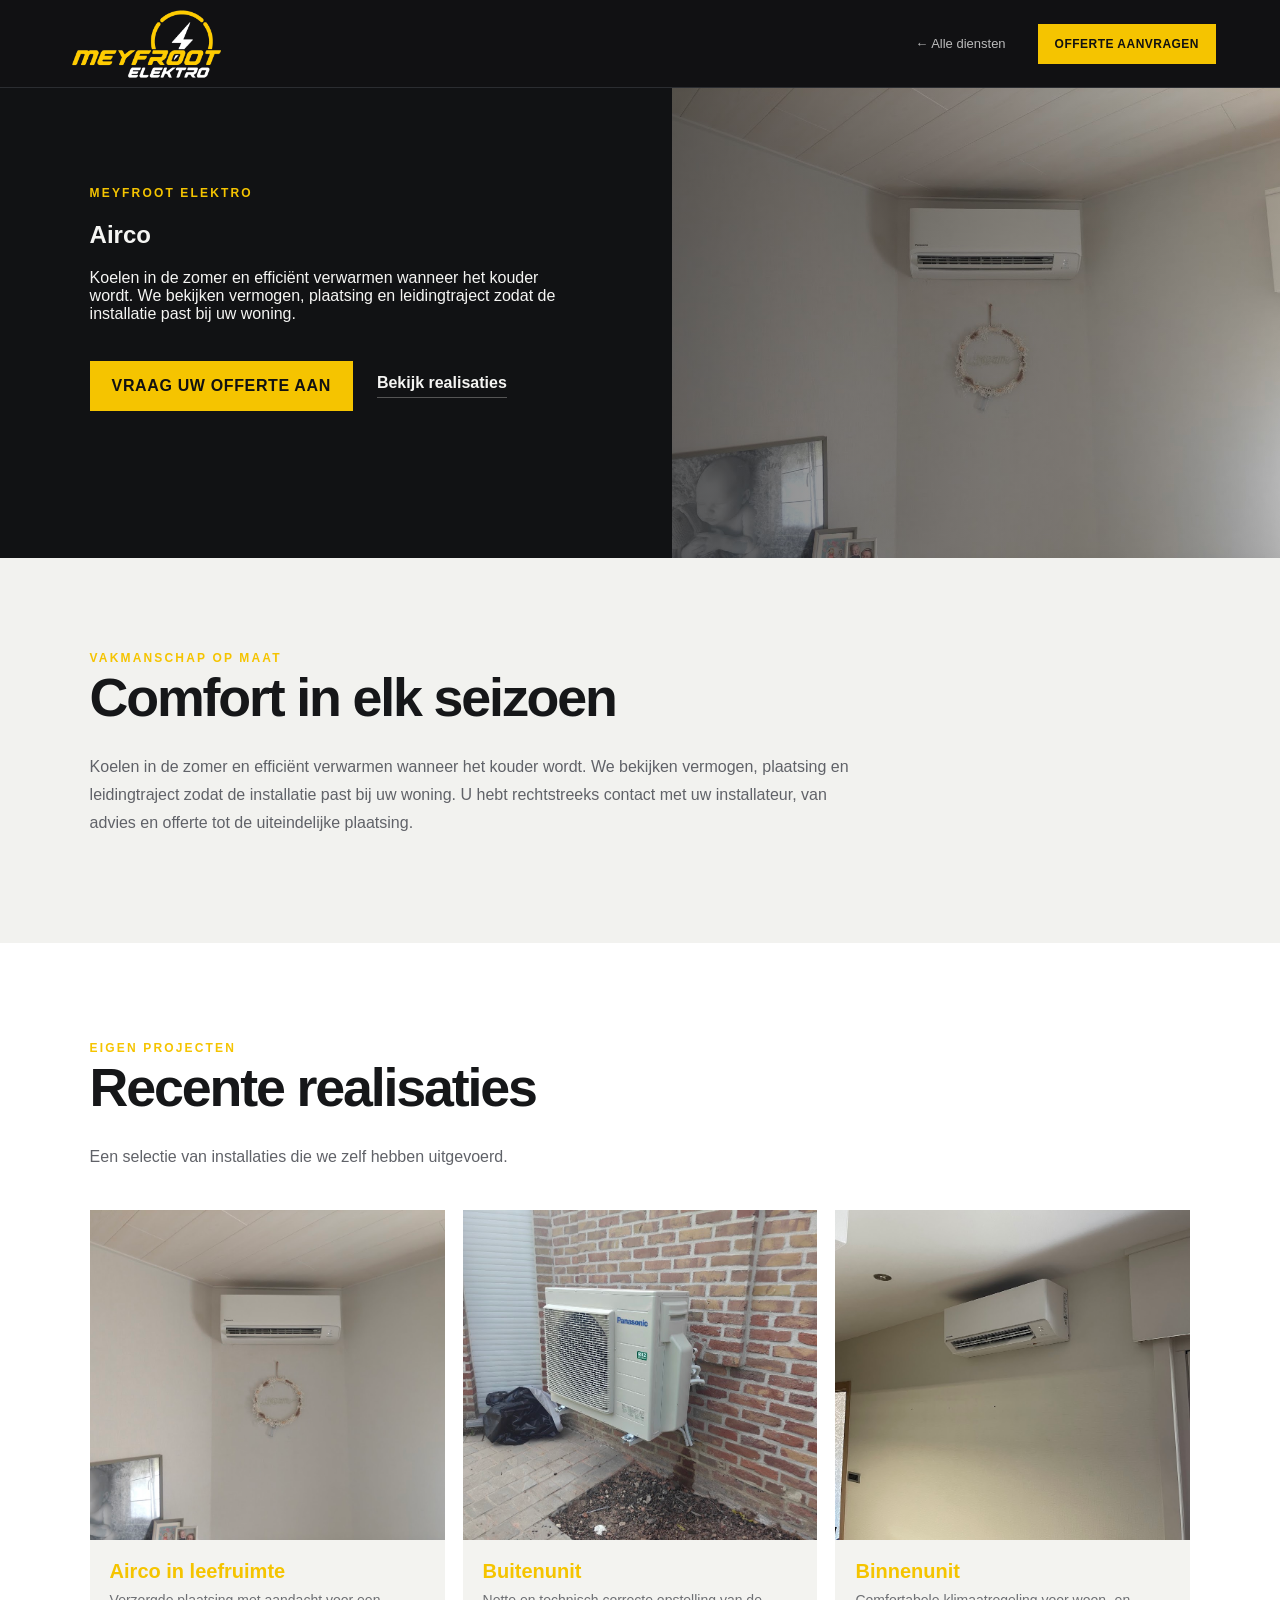
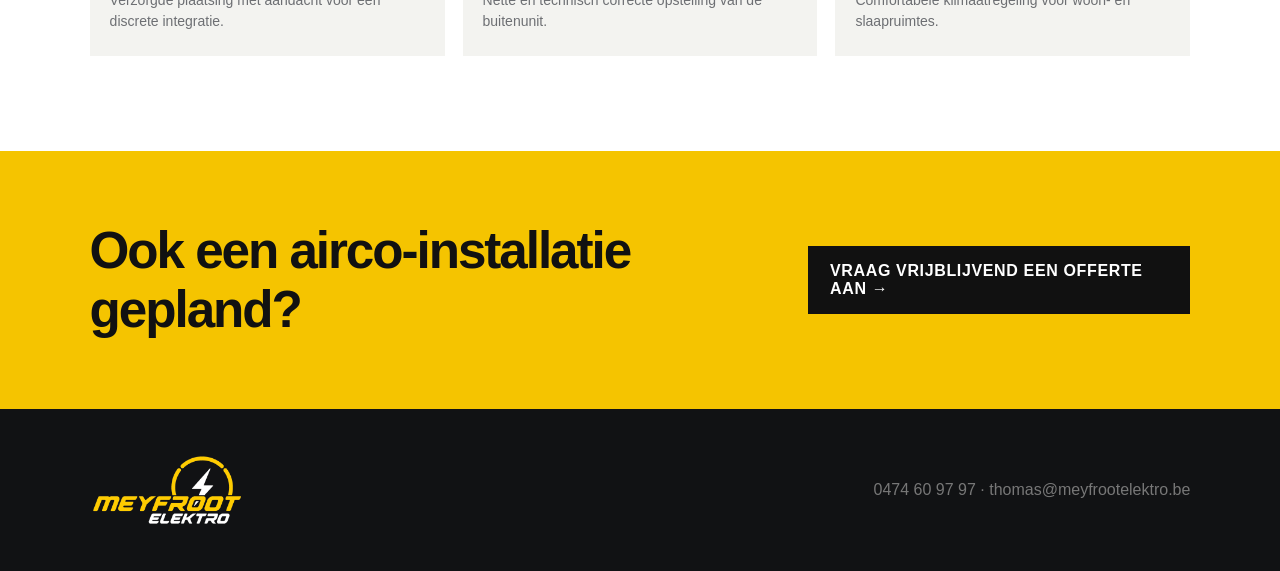
==== airco.html @ 27830243 "Website Meyfroot Elektro overgezet van Wix Co-Authored-By: Claude Opus 5.5 <noreply@anthropic.com> C" ====
<!doctype html><html lang="nl"><head><meta charset="utf-8"><meta name="viewport" content="width=device-width,initial-scale=1"><link rel="stylesheet" href="style.css"><title>Airco | Meyfroot Elektro</title></head><body>
<header class="service-header"><a class="brand" href="index.html"><img src="meyfroot-logo.png" alt="Meyfroot Elektro"></a><a class="back" href="index.html#diensten">← Alle diensten</a><a class="btn small" href="index.html#contact">Offerte aanvragen</a></header>
<main><section class="service-hero"><div class="hero-copy"><span class="eyebrow">MEYFROOT ELEKTRO</span><h1>Airco</h1><p>Koelen in de zomer en efficiënt verwarmen wanneer het kouder wordt. We bekijken vermogen, plaatsing en leidingtraject zodat de installatie past bij uw woning.</p><div class="actions"><a class="btn" href="index.html#contact">Vraag uw offerte aan</a><a class="ghost" href="#realisaties">Bekijk realisaties</a></div></div><div class="service-cover" style="background-image:url('assets/airco.jpg')"></div></section>
<section class="service-info"><span class="eyebrow dark">VAKMANSCHAP OP MAAT</span><h2>Comfort in elk seizoen</h2><p>Koelen in de zomer en efficiënt verwarmen wanneer het kouder wordt. We bekijken vermogen, plaatsing en leidingtraject zodat de installatie past bij uw woning. U hebt rechtstreeks contact met uw installateur, van advies en offerte tot de uiteindelijke plaatsing.</p></section>
<section class="realizations" id="realisaties"><span class="eyebrow dark">EIGEN PROJECTEN</span><h2>Recente realisaties</h2><p class="lead">Een selectie van installaties die we zelf hebben uitgevoerd.</p><div class="real-grid"><article class="real-card"><img src="assets/airco-binnen-1.jpg" alt="Airco in leefruimte"><div><strong>Airco in leefruimte</strong><span>Verzorgde plaatsing met aandacht voor een discrete integratie.</span></div></article><article class="real-card"><img src="assets/airco-buiten-1.jpg" alt="Buitenunit"><div><strong>Buitenunit</strong><span>Nette en technisch correcte opstelling van de buitenunit.</span></div></article><article class="real-card"><img src="assets/airco-binnen-2.jpg" alt="Binnenunit"><div><strong>Binnenunit</strong><span>Comfortabele klimaatregeling voor woon- en slaapruimtes.</span></div></article></div></section>
<section class="service-cta"><h2>Ook een airco-installatie gepland?</h2><a class="btn" href="index.html#contact">Vraag vrijblijvend een offerte aan →</a></section></main>
<footer><img src="meyfroot-logo.png" alt="Meyfroot Elektro"><span>0474 60 97 97 · thomas@meyfrootelektro.be</span></footer></body></html>
---- style.css ----
:root{--y:#f5c400;--bg:#111214;--bg2:#191b1f;--text:#f5f5f3;--muted:#a6a8ad;--light:#f2f2ef;--ink:#161719}*{box-sizing:border-box}html{scroll-behavior:smooth}body{margin:0;font-family:Arial,Helvetica,sans-serif;background:var(--bg);color:var(--text)}a{color:inherit;text-decoration:none}header{height:88px;display:flex;align-items:center;gap:32px;padding:0 max(5vw,28px);position:sticky;top:0;z-index:20;background:rgba(17,18,20,.94);border-bottom:1px solid #2b2d31}.brand img{width:175px;display:block}nav{display:flex;gap:28px;margin-left:auto;font-size:14px}nav a:hover{color:var(--y)}.btn{display:inline-block;background:var(--y);color:#111;padding:16px 22px;font-weight:800;border:0;text-transform:uppercase;letter-spacing:.04em}.btn.small{padding:13px 17px;font-size:12px}.hero{min-height:720px;display:grid;grid-template-columns:1.05fr .95fr;background:linear-gradient(120deg,#101113 0%,#16181c 55%,#0e0f11 100%)}.hero-copy{padding:120px 7vw 80px}.eyebrow{color:var(--y);font-size:12px;font-weight:800;letter-spacing:.18em}.eyebrow.dark{color:var(--y)}.hero h1,.section h2,.split h2,.process h2,.contact h2{font-size:clamp(42px,5.6vw,82px);line-height:.98;letter-spacing:-.05em;margin:20px 0 28px;max-width:900px}.hero h1 em,h2 em{font-style:normal;color:var(--y)}.hero p{font-size:19px;line-height:1.65;color:#c6c7ca;max-width:650px}.actions{display:flex;align-items:center;gap:24px;margin-top:38px}.ghost{font-weight:700;border-bottom:1px solid #555;padding-bottom:5px}.trust{display:flex;flex-wrap:wrap;gap:24px;margin-top:70px;color:#b9bbc0;font-size:13px}.hero-visual{position:relative;overflow:hidden;background:radial-gradient(circle at 65% 35%,#33373c 0,#1d2024 28%,#101113 66%);border-left:1px solid #292b30}.hero-visual:before,.hero-visual:after{content:"";position:absolute;background:var(--y);opacity:.9;transform:rotate(-16deg)}.hero-visual:before{width:5px;height:75%;left:63%;top:7%}.hero-visual:after{height:5px;width:70%;left:22%;top:55%}.bolt{font-size:300px;color:var(--y);position:absolute;right:16%;top:12%;font-weight:900;line-height:1;filter:drop-shadow(0 0 25px rgba(245,196,0,.15))}.visual-label{position:absolute;bottom:55px;left:55px;font-size:13px;letter-spacing:.12em;color:#aaa}.visual-label b{color:#fff}.section{padding:110px 7vw}.light{background:var(--light);color:var(--ink)}.light h2 em{color:var(--y)}.cards{display:grid;grid-template-columns:repeat(5,1fr);gap:1px;background:#d5d5d0;border:1px solid #d5d5d0;margin-top:55px}.cards article{background:#fff;padding:32px 24px;min-height:285px;display:flex;flex-direction:column}.cards article>span{font-size:12px;color:#8b8d91}.cards h3{font-size:24px;margin:45px 0 15px}.cards p{line-height:1.6;color:#606268}.cards a{margin-top:auto;font-weight:800;font-size:13px}.cards article:hover{background:var(--y)}.split{display:grid;grid-template-columns:1fr 1fr;min-height:650px}.real-photo{min-height:650px;background:#111;overflow:hidden}.real-photo img{width:100%;height:100%;min-height:650px;object-fit:cover;display:block}.split-copy{padding:90px 7vw;background:#17191c}.split-copy h2{font-size:clamp(38px,4.5vw,68px)}.split-copy p,.split-copy li{color:#bbb;line-height:1.7}.split-copy ul{padding-left:20px;margin:30px 0}.energy{display:grid;grid-template-columns:1fr 1fr;gap:80px;background:#202328}.energy h2{font-size:clamp(40px,5vw,70px)}.energy p{color:#b9bbc0;line-height:1.7}.flow{display:flex;align-items:center;justify-content:center;gap:16px;flex-wrap:wrap}.flow b{border:1px solid #464a50;padding:22px 16px;color:var(--y)}.flow i{font-style:normal;color:#777}.lead{max-width:650px;color:#606268;line-height:1.7}.projects{display:grid;grid-template-columns:repeat(3,1fr);gap:18px;margin-top:45px}.projects div{aspect-ratio:1.35;background-color:#202226;background-size:cover;background-position:center;color:#fff;padding:24px;display:flex;flex-direction:column;justify-content:flex-end;position:relative;overflow:hidden}.projects div:before{content:"";position:absolute;inset:0;background:linear-gradient(transparent 30%,rgba(0,0,0,.88))}.projects strong,.projects span{position:relative}.projects strong{font-size:24px}.projects span{color:#ccc;margin-top:6px}.process{padding:110px 7vw;background:#0e0f11}.process h2{font-size:clamp(40px,5vw,70px)}.steps{display:grid;grid-template-columns:repeat(4,1fr);border-top:1px solid #34363a;margin-top:55px}.steps div{padding:30px;border-right:1px solid #34363a}.steps b{color:var(--y);font-size:13px}.steps p{color:#999;line-height:1.6}.contact{display:grid;grid-template-columns:1fr 1fr;gap:80px;padding:110px 7vw;background:var(--y);color:#111}.contact .eyebrow.dark{color:#111}.contact h2{font-size:clamp(42px,5vw,72px)}.contact h2 em{color:#fff}.details{font-weight:700;line-height:1.8}.contact form{display:grid;grid-template-columns:1fr 1fr;gap:12px;align-content:start}.contact input,.contact select,.contact textarea{font:inherit;padding:16px;border:1px solid rgba(0,0,0,.3);background:rgba(255,255,255,.55);color:#111}.contact textarea{grid-column:1/-1;min-height:140px}.contact button{background:#111;color:#fff;cursor:pointer}.contact form .btn{grid-column:1/-1}footer{padding:45px 7vw;display:flex;align-items:center;justify-content:space-between;color:#777}footer img{width:150px}@media(max-width:900px){header nav{display:none}.btn.small{margin-left:auto}.hero,.split,.energy,.contact{grid-template-columns:1fr}.hero{min-height:auto}.hero-copy{padding:80px 7vw}.hero-visual{min-height:390px}.cards{grid-template-columns:1fr 1fr}.projects{grid-template-columns:1fr 1fr}.steps{grid-template-columns:1fr 1fr}.contact{gap:35px}}@media(max-width:580px){header{height:72px;padding:0 18px}.brand img{width:130px}.btn.small{font-size:10px;padding:10px}.hero h1{font-size:46px}.hero-copy{padding:60px 22px}.trust{margin-top:45px}.section,.process,.contact{padding:75px 22px}.cards,.projects,.steps{grid-template-columns:1fr}.cards article{min-height:230px}.split-copy{padding:70px 22px}.contact form{grid-template-columns:1fr}.contact textarea,.contact form .btn{grid-column:auto}footer{padding:35px 22px;flex-direction:column;gap:20px;align-items:flex-start}}
.service-hero{min-height:470px;display:grid;grid-template-columns:1.05fr .95fr;background:#111214}.service-hero .hero-copy{padding:95px 7vw 70px}.service-hero .service-cover{min-height:470px;background-size:cover;background-position:center;position:relative}.service-hero .service-cover:after{content:"";position:absolute;inset:0;background:linear-gradient(90deg,rgba(17,18,20,.55),rgba(17,18,20,.05))}.service-info{padding:90px 7vw;background:#f2f2ef;color:#161719}.service-info h2,.realizations h2{font-size:clamp(36px,4.2vw,60px);letter-spacing:-.04em;margin:0 0 25px}.service-info p{max-width:760px;line-height:1.75;color:#606268}.realizations{padding:95px 7vw;background:#fff;color:#161719}.real-grid{display:grid;grid-template-columns:repeat(3,1fr);gap:18px;margin-top:40px}.real-card{background:#f3f3f0}.real-card img{width:100%;height:330px;object-fit:cover;display:block}.real-card div{padding:20px 20px 24px}.real-card strong{display:block;font-size:20px;margin-bottom:7px}.real-card span{color:#6d6f73;font-size:14px;line-height:1.5}.service-cta{padding:70px 7vw;background:var(--y);color:#111;display:flex;align-items:center;justify-content:space-between;gap:30px}.service-cta h2{margin:0;font-size:clamp(30px,4vw,52px);letter-spacing:-.04em}.service-cta .btn{background:#111;color:#fff}.service-header .back{margin-left:auto;color:#bbb;font-size:13px}.service-header .btn.small{margin-left:0}@media(max-width:900px){.service-hero{grid-template-columns:1fr}.service-hero .service-cover{min-height:360px}.real-grid{grid-template-columns:1fr 1fr}.service-cta{align-items:flex-start;flex-direction:column}}@media(max-width:580px){.service-header .back{display:none}.service-hero .hero-copy,.service-info,.realizations,.service-cta{padding-left:22px;padding-right:22px}.real-grid{grid-template-columns:1fr}.real-card img{height:270px}}

/* Meyfroot refinement v5 */
.brand img{width:175px;max-height:70px;object-fit:contain}
footer img{width:150px;max-height:72px;object-fit:contain}
.service-icon{width:38px;height:38px;color:var(--y);display:block}
.service-icon svg{width:100%;height:100%;fill:none;stroke:currentColor;stroke-width:2.4;stroke-linecap:round;stroke-linejoin:round}
.service-icon svg path:first-child{vector-effect:non-scaling-stroke}
.cards h3{margin:30px 0 15px}
.cards article:hover .service-icon{color:#111}
.visual-services{position:absolute;left:55px;bottom:48px;right:45px;display:flex;flex-wrap:wrap;gap:10px 18px;max-width:520px}
.visual-services b{font-size:12px;letter-spacing:.11em;color:#fff;font-weight:800}
.visual-services b:after{content:"·";color:var(--y);margin-left:18px}
.visual-services b:last-child:after{display:none}
@media(max-width:580px){.brand img{width:130px;max-height:54px}.visual-services{left:24px;right:24px;bottom:28px}.visual-services b{font-size:10px}}

/* V6 refinements */
.hero{min-height:620px;grid-template-columns:1.08fr .92fr}
.hero-copy{padding-top:92px;padding-bottom:65px}
.hero-visual{display:flex;align-items:center;justify-content:center;padding:54px;isolation:isolate}
.hero-visual:before,.hero-visual:after{opacity:.42}
.hero-bolt{position:absolute;z-index:-1;right:10%;top:4%;font-size:340px;line-height:1;color:rgba(245,196,0,.13);font-weight:900;transform:rotate(5deg)}
.hero-service-grid{width:min(560px,100%);display:grid;grid-template-columns:1fr 1fr;gap:14px;position:relative;z-index:2}
.hero-service-grid a{min-height:118px;border:1px solid #3b3e43;background:rgba(14,15,17,.72);padding:22px;display:flex;flex-direction:column;justify-content:space-between;transition:.2s ease;backdrop-filter:blur(2px)}
.hero-service-grid a:last-child{grid-column:1/-1;min-height:96px;flex-direction:row;align-items:center;justify-content:flex-start;gap:18px}
.hero-service-grid a:hover{border-color:var(--y);transform:translateY(-3px);background:#17191c}
.hero-service-grid b{font-size:16px;letter-spacing:.02em}
.mini-icon{font-size:28px;line-height:1;color:var(--y);font-weight:400}
.projects .project-card{aspect-ratio:1.35;background-color:#202226;background-size:cover;background-position:center;color:#fff;padding:24px;display:flex;flex-direction:column;justify-content:flex-end;position:relative;overflow:hidden;transition:transform .2s ease,box-shadow .2s ease}
.projects .project-card:before{content:"";position:absolute;inset:0;background:linear-gradient(transparent 30%,rgba(0,0,0,.88));transition:background .2s ease}
.projects .project-card strong,.projects .project-card span{position:relative;z-index:1}
.projects .project-card strong{font-size:24px}.projects .project-card span{color:#ccc;margin-top:6px}
.projects .project-card:hover{transform:translateY(-4px);box-shadow:0 12px 30px rgba(0,0,0,.16)}
.projects .project-card:hover:before{background:linear-gradient(transparent 22%,rgba(0,0,0,.94))}
.step-icon{width:38px;height:38px;color:var(--y);display:block;margin-bottom:20px}
.step-icon svg{width:100%;height:100%;fill:none;stroke:currentColor;stroke-width:2.3;stroke-linecap:round;stroke-linejoin:round}
.steps h3{margin-top:0}
@media(max-width:900px){.hero{min-height:auto}.hero-visual{min-height:500px;padding:38px}.hero-service-grid{max-width:620px}}
@media(max-width:580px){.hero-visual{min-height:auto;padding:34px 22px}.hero-service-grid{grid-template-columns:1fr}.hero-service-grid a,.hero-service-grid a:last-child{grid-column:auto;min-height:88px;flex-direction:row;align-items:center;justify-content:flex-start;gap:16px}.hero-bolt{font-size:230px;right:0;top:8%}}

.svg-mini{width:30px;height:30px;display:block;color:var(--y)}
.svg-mini svg{width:100%;height:100%;fill:none;stroke:currentColor;stroke-width:2.4;stroke-linecap:round;stroke-linejoin:round}
.realisatie-hero{background:#111214;color:#fff;padding:100px max(6vw,40px) 70px}.realisatie-hero h1{font-size:clamp(48px,7vw,92px);margin:14px 0 20px;line-height:.95}.realisatie-hero h1 em,.gallery-section h2 em,.realisatie-cta h2 em{color:var(--y);font-style:normal}.realisatie-hero p{max-width:760px;color:#c6c6c6;font-size:18px}.filter-links{display:flex;flex-wrap:wrap;gap:10px;margin-top:34px}.filter-links a{border:1px solid #3a3d41;padding:12px 16px;font-weight:700}.filter-links a:hover{border-color:var(--y);color:var(--y)}
.gallery-section{padding:78px max(6vw,40px);background:#f5f5f2}.gallery-section.alt{background:#fff}.gallery-section h2{font-size:clamp(38px,5vw,66px);margin:10px 0 34px}.real-gallery{display:grid;grid-template-columns:repeat(3,1fr);gap:18px}.real-gallery figure{margin:0;background:#fff;border:1px solid #e1e1dc;overflow:hidden}.gallery-section.alt .real-gallery figure{background:#f5f5f2}.real-gallery img{width:100%;height:360px;object-fit:cover;display:block;transition:transform .25s ease}.real-gallery figure:hover img{transform:scale(1.025)}.real-gallery figcaption{padding:20px;display:flex;flex-direction:column;gap:7px}.real-gallery figcaption b{font-size:20px}.real-gallery figcaption span{color:#60636a;line-height:1.5}.realisatie-cta{background:#111214;color:#fff;padding:80px max(6vw,40px)}.realisatie-cta h2{font-size:clamp(40px,5vw,68px);margin:10px 0 28px}
@media(max-width:900px){.real-gallery{grid-template-columns:1fr 1fr}.real-gallery img{height:300px}}@media(max-width:580px){.realisatie-hero,.gallery-section,.realisatie-cta{padding-left:22px;padding-right:22px}.real-gallery{grid-template-columns:1fr}.real-gallery img{height:280px}}

/* V8 readability, branding and gallery fixes */
.gallery-section{color:var(--ink)}
.gallery-section h2{color:var(--ink)}
.gallery-section h2 em{color:var(--y)}
.real-gallery figcaption b{color:var(--y)}
.realizations .real-card strong{color:var(--y)}
.brand{display:flex;align-items:center;overflow:visible;flex:0 0 auto}
.brand img{width:165px;height:72px;max-height:72px;object-fit:contain;object-position:center;display:block}
header{overflow:visible}
footer img{width:155px;height:auto;object-fit:contain}
@media(max-width:580px){.brand img{width:122px;height:54px;max-height:54px;object-fit:contain}}

/* V9 social links */
.social-links{margin-top:18px}.social-links a{display:inline-flex;align-items:center;gap:9px;font-weight:800;color:#111;text-decoration:none}.social-icon{display:inline-grid;place-items:center;width:28px;height:28px;background:#ffc400;color:#111;font:900 20px/1 Arial,sans-serif}.social-links a:hover,.footer-social:hover{opacity:.72}.footer-social{color:#ffc400;font-weight:800;text-decoration:none;margin-left:auto}
@media(max-width:760px){.footer-social{margin-left:0}}

.energy-benefits{color:var(--y)!important;font-weight:800;letter-spacing:.04em}.ems-flow{display:grid;grid-template-columns:repeat(2,minmax(140px,1fr));gap:14px;align-content:center;position:relative}.ems-flow span,.ems-core{border:1px solid #4a4d52;min-height:72px;display:flex;align-items:center;justify-content:center;color:var(--y);font-weight:800}.ems-core{grid-column:1/-1;background:var(--y);color:#111;border-color:var(--y);font-size:24px}.ems-flow span{background:#191b1f}.ems-flow span:before{content:"↕";color:#777;margin-right:10px}@media(max-width:580px){.ems-flow{grid-template-columns:1fr 1fr}.ems-flow span{font-size:12px}}

/* V15 - mobile homepage layout */
@media(max-width:580px){
  header{height:78px;padding:0 16px;gap:12px}
  .brand img{width:150px;height:auto;max-height:58px;object-fit:contain}
  header .btn.small{padding:12px 13px;font-size:9px;white-space:nowrap}
  .hero{display:block;min-height:auto}
  .hero-copy{padding:54px 22px 36px}
  .hero h1{font-size:44px;line-height:1.02;margin:16px 0 24px;max-width:none}
  .hero p{font-size:17px;line-height:1.55}
  .actions{gap:14px;align-items:center;margin-top:28px}
  .actions .btn{padding:14px 16px;font-size:12px}
  .actions .ghost{font-size:13px}
  .trust{display:grid;grid-template-columns:1fr;gap:12px;margin-top:36px}
  .hero-visual{min-height:auto;padding:28px 22px 44px;border-left:0;border-top:1px solid #292b30;overflow:hidden}
  .hero-bolt{font-size:190px;right:-25px;top:-15px;opacity:.65}
  .hero-service-grid{width:100%;display:grid;grid-template-columns:1fr 1fr;gap:10px}
  .hero-service-grid a,.hero-service-grid a:last-child{grid-column:auto;min-height:92px;padding:16px 14px;display:flex;flex-direction:column;align-items:flex-start;justify-content:center;gap:9px;overflow:hidden}
  .hero-service-grid a:last-child{grid-column:1/-1;min-height:82px;flex-direction:row;align-items:center}
  .hero-service-grid b{font-size:14px;white-space:normal}
  .hero-service-grid .service-icon{font-size:24px}
}
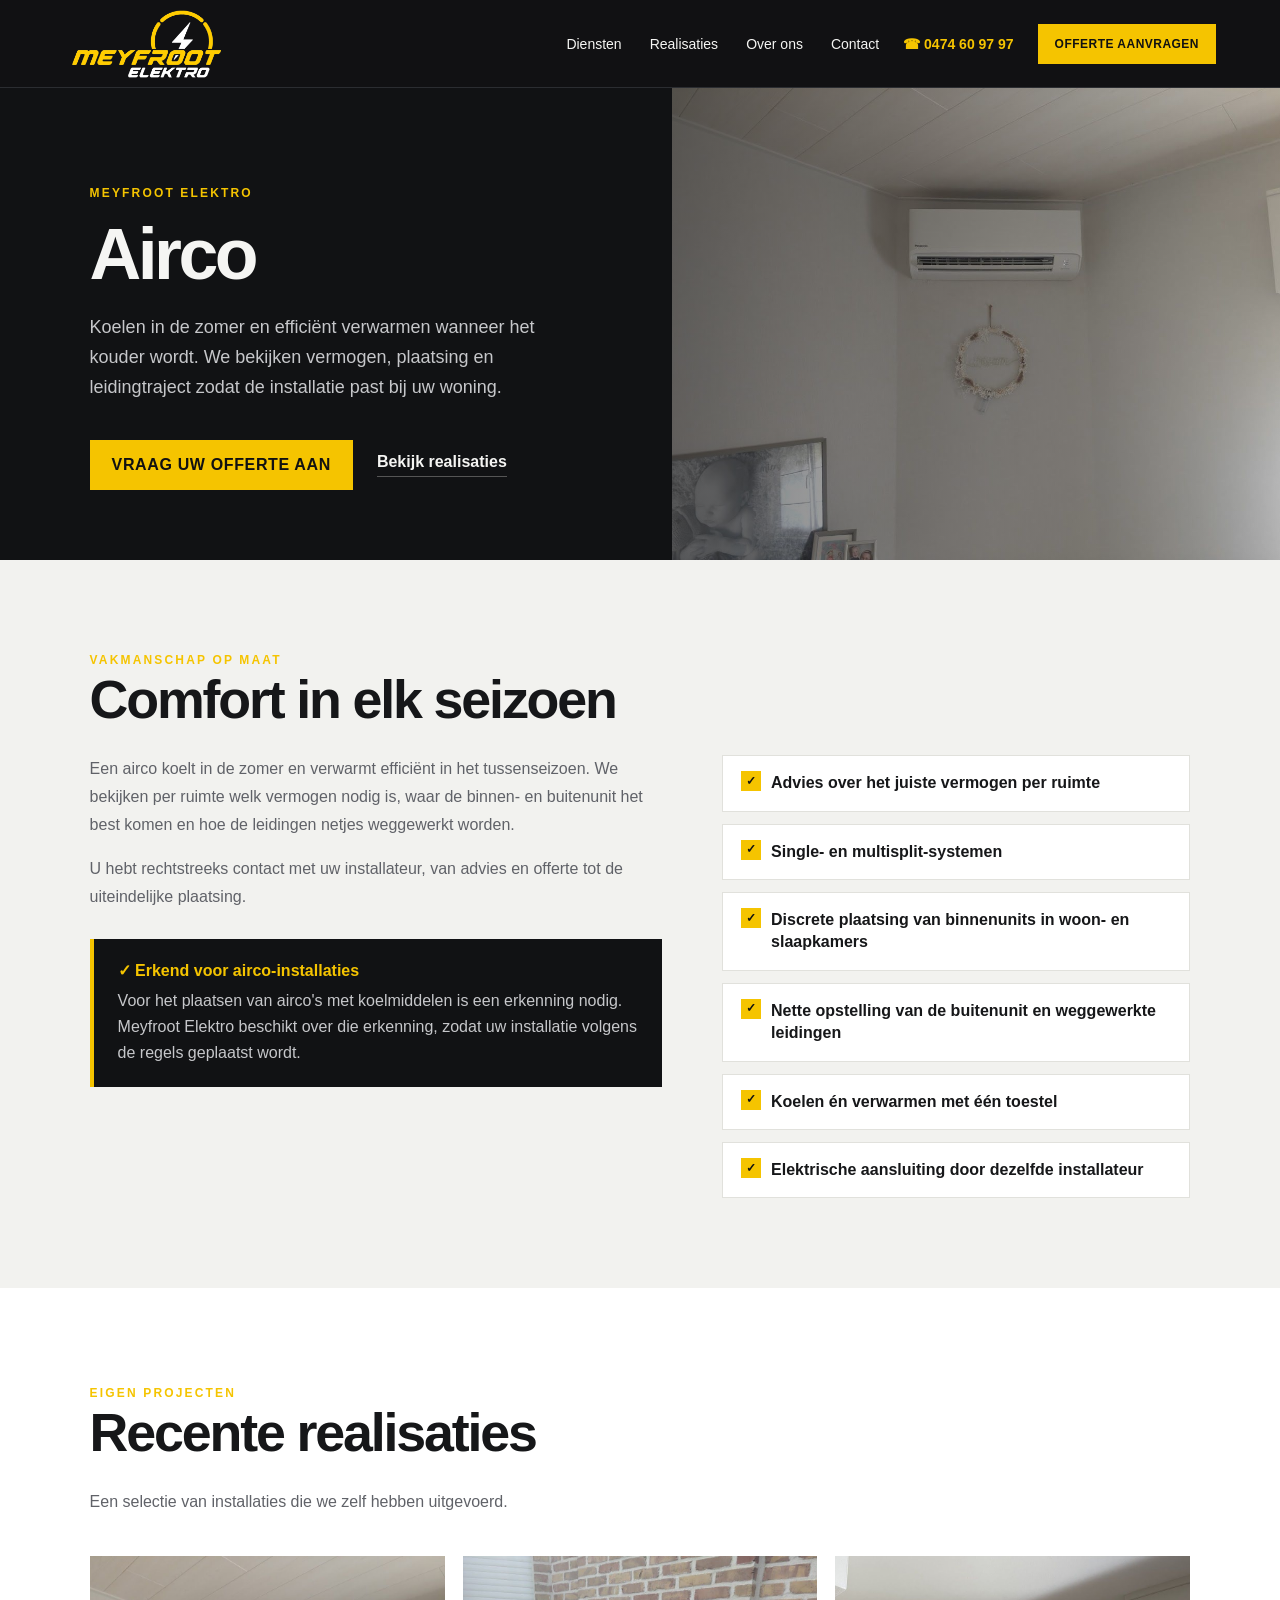
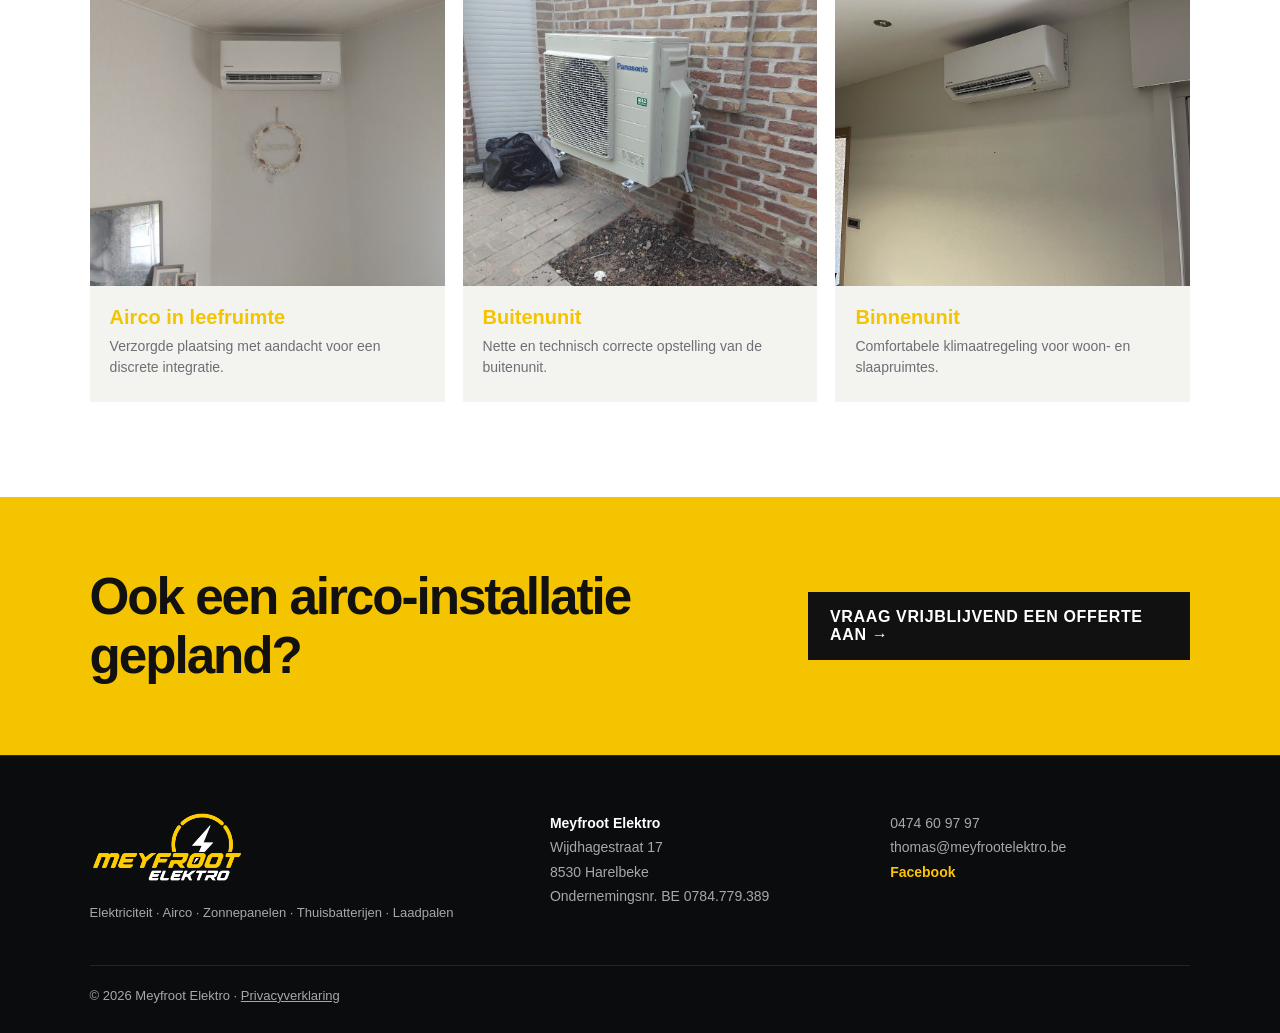
==== commit 15a3b074: "Verbeteringen: mobiel menu, belknop, werkend contactformulier, wettelijke gegevens, privacyverklarin" ====
--- a/airco.html
+++ b/airco.html
@@ -1,7 +1,9 @@
-<!doctype html><html lang="nl"><head><meta charset="utf-8"><meta name="viewport" content="width=device-width,initial-scale=1"><link rel="stylesheet" href="style.css"><title>Airco | Meyfroot Elektro</title></head><body>
-<header class="service-header"><a class="brand" href="index.html"><img src="meyfroot-logo.png" alt="Meyfroot Elektro"></a><a class="back" href="index.html#diensten">← Alle diensten</a><a class="btn small" href="index.html#contact">Offerte aanvragen</a></header>
+<!doctype html><html lang="nl"><head><meta charset="utf-8"><meta name="viewport" content="width=device-width,initial-scale=1"><link rel="stylesheet" href="style.css"><link rel="icon" href="favicon.ico" sizes="any"><link rel="icon" type="image/png" href="favicon.png"><link rel="apple-touch-icon" href="apple-touch-icon.png"><meta name="theme-color" content="#111214"><title>Airco | Meyfroot Elektro</title><link rel="canonical" href="https://www.meyfrootelektro.be/airco.html"><meta name="description" content="Airco laten plaatsen in Harelbeke, Kortrijk en omgeving. Koelen en verwarmen, correct gedimensioneerd door een erkende installateur."><meta property="og:type" content="website"><meta property="og:title" content="Airco | Meyfroot Elektro"><meta property="og:description" content="Airco laten plaatsen in Harelbeke, Kortrijk en omgeving. Koelen en verwarmen, correct gedimensioneerd door een erkende installateur."><meta property="og:image" content="https://www.meyfrootelektro.be/assets/zonnepanelen-hellend.jpg"><meta property="og:locale" content="nl_BE"></head><body>
+<header><a class="brand" href="index.html"><img src="meyfroot-logo.png" alt="Meyfroot Elektro" width="165" height="77"></a><nav id="menu" aria-label="Hoofdmenu"><a href="index.html#diensten">Diensten</a><a href="realisaties.html">Realisaties</a><a href="index.html#over">Over ons</a><a href="index.html#contact">Contact</a><a class="menu-only" href="tel:+32474609797">Bel 0474 60 97 97</a></nav><a class="call" href="tel:+32474609797"><span aria-hidden="true">☎</span> 0474 60 97 97</a><a class="btn small" href="index.html#contact">Offerte aanvragen</a><button class="menu-toggle" type="button" aria-label="Menu openen" aria-expanded="false" aria-controls="menu"><span></span><span></span><span></span></button></header>
 <main><section class="service-hero"><div class="hero-copy"><span class="eyebrow">MEYFROOT ELEKTRO</span><h1>Airco</h1><p>Koelen in de zomer en efficiënt verwarmen wanneer het kouder wordt. We bekijken vermogen, plaatsing en leidingtraject zodat de installatie past bij uw woning.</p><div class="actions"><a class="btn" href="index.html#contact">Vraag uw offerte aan</a><a class="ghost" href="#realisaties">Bekijk realisaties</a></div></div><div class="service-cover" style="background-image:url('assets/airco.jpg')"></div></section>
-<section class="service-info"><span class="eyebrow dark">VAKMANSCHAP OP MAAT</span><h2>Comfort in elk seizoen</h2><p>Koelen in de zomer en efficiënt verwarmen wanneer het kouder wordt. We bekijken vermogen, plaatsing en leidingtraject zodat de installatie past bij uw woning. U hebt rechtstreeks contact met uw installateur, van advies en offerte tot de uiteindelijke plaatsing.</p></section>
+<section class="service-info"><span class="eyebrow dark">VAKMANSCHAP OP MAAT</span><h2>Comfort in elk seizoen</h2><div class="service-info-grid"><div><p>Een airco koelt in de zomer en verwarmt efficiënt in het tussenseizoen. We bekijken per ruimte welk vermogen nodig is, waar de binnen- en buitenunit het best komen en hoe de leidingen netjes weggewerkt worden.</p><p>U hebt rechtstreeks contact met uw installateur, van advies en offerte tot de uiteindelijke plaatsing.</p><div class="cert-box"><b>✓ Erkend voor airco-installaties</b><span>Voor het plaatsen van airco's met koelmiddelen is een erkenning nodig. Meyfroot Elektro beschikt over die erkenning, zodat uw installatie volgens de regels geplaatst wordt.</span></div></div><ul class="checklist"><li>Advies over het juiste vermogen per ruimte</li><li>Single- en multisplit-systemen</li><li>Discrete plaatsing van binnenunits in woon- en slaapkamers</li><li>Nette opstelling van de buitenunit en weggewerkte leidingen</li><li>Koelen én verwarmen met één toestel</li><li>Elektrische aansluiting door dezelfde installateur</li></ul></div></section>
 <section class="realizations" id="realisaties"><span class="eyebrow dark">EIGEN PROJECTEN</span><h2>Recente realisaties</h2><p class="lead">Een selectie van installaties die we zelf hebben uitgevoerd.</p><div class="real-grid"><article class="real-card"><img src="assets/airco-binnen-1.jpg" alt="Airco in leefruimte"><div><strong>Airco in leefruimte</strong><span>Verzorgde plaatsing met aandacht voor een discrete integratie.</span></div></article><article class="real-card"><img src="assets/airco-buiten-1.jpg" alt="Buitenunit"><div><strong>Buitenunit</strong><span>Nette en technisch correcte opstelling van de buitenunit.</span></div></article><article class="real-card"><img src="assets/airco-binnen-2.jpg" alt="Binnenunit"><div><strong>Binnenunit</strong><span>Comfortabele klimaatregeling voor woon- en slaapruimtes.</span></div></article></div></section>
 <section class="service-cta"><h2>Ook een airco-installatie gepland?</h2><a class="btn" href="index.html#contact">Vraag vrijblijvend een offerte aan →</a></section></main>
-<footer><img src="meyfroot-logo.png" alt="Meyfroot Elektro"><span>0474 60 97 97 · thomas@meyfrootelektro.be</span></footer></body></html>+<footer><div class="footer-grid"><div><img src="meyfroot-logo.png" alt="Meyfroot Elektro" width="155" height="72"><p>Elektriciteit · Airco · Zonnepanelen · Thuisbatterijen · Laadpalen</p></div><div><b>Meyfroot Elektro</b><br>Wijdhagestraat 17<br>8530 Harelbeke<br>Ondernemingsnr. BE 0784.779.389</div><div><a href="tel:+32474609797">0474 60 97 97</a><br><a href="mailto:thomas@meyfrootelektro.be">thomas@meyfrootelektro.be</a><br><a class="footer-social" href="https://www.facebook.com/meyfrootelektro" target="_blank" rel="noopener">Facebook</a></div></div><p class="footer-legal">© 2026 Meyfroot Elektro · <a href="privacy.html">Privacyverklaring</a></p></footer>
+<div class="mobile-cta"><a href="tel:+32474609797">☎ Bellen</a><a href="index.html#contact">Offerte aanvragen</a></div>
+<script src="script.js" defer></script></body></html>
--- a/style.css
+++ b/style.css
@@ -84,3 +84,94 @@
   .hero-service-grid b{font-size:14px;white-space:normal}
   .hero-service-grid .service-icon{font-size:24px}
 }
+
+/* V16 - mobiel menu, belknop, footer, formulier, erkenningen, dienstpagina's */
+header{gap:24px}
+header .call{font-weight:800;font-size:14px;color:var(--y);white-space:nowrap}
+header .call:hover{color:#fff}
+nav .menu-only{display:none}
+.menu-toggle{display:none;background:none;border:1px solid #3b3e43;width:46px;height:46px;padding:12px 11px;cursor:pointer;flex-direction:column;justify-content:space-between}
+.menu-toggle span{display:block;height:2px;background:#fff;transition:.2s}
+header.menu-open .menu-toggle span:nth-child(1){transform:translateY(9px) rotate(45deg)}
+header.menu-open .menu-toggle span:nth-child(2){opacity:0}
+header.menu-open .menu-toggle span:nth-child(3){transform:translateY(-9px) rotate(-45deg)}
+@media(max-width:1100px){header .call{display:none}}
+@media(max-width:900px){
+  header nav{display:none}
+  .menu-toggle{display:flex;margin-left:12px}
+  header .btn.small{margin-left:auto}
+  header.menu-open nav{display:flex;flex-direction:column;gap:0;position:absolute;top:100%;left:0;right:0;background:#111214;border-bottom:1px solid #2b2d31;padding:8px 0}
+  header.menu-open nav a{padding:16px max(5vw,22px);font-size:17px;font-weight:700;border-top:1px solid #222428}
+  nav .menu-only{display:block;color:var(--y)}
+}
+@media(max-width:580px){
+  header{height:72px}
+  header .btn.small{display:none}
+  .menu-toggle{margin-left:auto}
+  .mobile-cta{display:grid}
+  body{padding-bottom:64px}
+}
+.mobile-cta{display:none;position:fixed;left:0;right:0;bottom:0;z-index:30;grid-template-columns:1fr 1fr;box-shadow:0 -6px 20px rgba(0,0,0,.35)}
+.mobile-cta a{padding:20px 10px;text-align:center;font-weight:800;text-transform:uppercase;font-size:13px;letter-spacing:.04em;background:var(--y);color:#111}
+.mobile-cta a:last-child{background:#111214;color:#fff}
+
+/* Hero met echte foto */
+.hero-visual{background:linear-gradient(rgba(12,13,15,.35),rgba(12,13,15,.6)),url('assets/zonnepanelen-hellend.jpg') center/cover no-repeat}
+.hero-visual:before,.hero-visual:after,.hero-bolt{display:none}
+.hero-service-grid a{background:rgba(14,15,17,.78)}
+
+/* Erkenningen */
+.certs{display:grid;grid-template-columns:repeat(4,1fr);background:#111214;border-top:1px solid #2b2d31;border-bottom:1px solid #2b2d31}
+.certs div{padding:38px 7vw 38px 34px;display:flex;flex-direction:column;gap:8px;border-right:1px solid #2b2d31}
+.certs div:first-child{padding-left:7vw}.certs div:last-child{border-right:0}
+.cert-icon{color:var(--y);font-size:26px;line-height:1}
+.certs b{font-size:17px}.certs small{color:var(--muted);font-size:14px;line-height:1.5}
+@media(max-width:900px){.certs{grid-template-columns:1fr 1fr}.certs div,.certs div:first-child{padding:30px 7vw}.certs div:nth-child(2){border-right:0}.certs div:nth-child(-n+2){border-bottom:1px solid #2b2d31}}
+@media(max-width:580px){.certs div,.certs div:first-child{padding:24px 22px}}
+
+/* Contactformulier */
+.contact form label{display:flex;flex-direction:column;gap:6px;font-size:13px;font-weight:700}
+.contact form label.wide,.contact form .form-note,.contact form .form-status{grid-column:1/-1}
+.contact input,.contact select,.contact textarea{width:100%}
+.contact input:focus,.contact select:focus,.contact textarea:focus{outline:2px solid #111;background:#fff}
+.hp{position:absolute!important;left:-9999px!important;width:1px;height:1px;opacity:0}
+.form-note{margin:0;font-size:13px}.form-note a{text-decoration:underline}
+.form-status{margin:0;font-weight:700;min-height:1px}
+.form-status.ok{background:#111;color:#fff;padding:16px}
+.form-status.err{background:#fff;color:#a40000;padding:16px}.form-status.err a{text-decoration:underline}
+.contact button:disabled{opacity:.6;cursor:wait}
+.regions{font-weight:400}
+@media(max-width:580px){.contact form label{grid-column:auto}}
+
+/* Footer */
+footer{display:block;padding:55px 7vw 30px;background:#0b0c0d;color:#a6a8ad;border-top:1px solid #222428}
+.footer-grid{display:grid;grid-template-columns:1.4fr 1fr 1fr;gap:40px;line-height:1.75;font-size:14px}
+.footer-grid b{color:#fff}.footer-grid a:hover{color:var(--y)}
+.footer-grid p{margin:12px 0 0;font-size:13px}
+footer .footer-social{margin-left:0}
+.footer-legal{margin:40px 0 0;padding-top:22px;border-top:1px solid #222428;font-size:13px}
+.footer-legal a{text-decoration:underline}
+@media(max-width:760px){.footer-grid{grid-template-columns:1fr;gap:26px}}
+@media(max-width:580px){footer{padding:40px 22px 26px}}
+
+/* Dienstpagina's */
+.service-info-grid{display:grid;grid-template-columns:1.1fr .9fr;gap:60px;align-items:start}
+.service-info-grid p{margin-top:0}
+.checklist{list-style:none;margin:0;padding:0;display:grid;gap:12px}
+.checklist li{background:#fff;border:1px solid #e1e1dc;padding:16px 18px 16px 48px;position:relative;font-weight:700;line-height:1.4}
+.checklist li:before{content:"✓";position:absolute;left:18px;top:15px;color:#111;background:var(--y);width:20px;height:20px;display:grid;place-items:center;font-size:12px}
+.cert-box{margin-top:28px;background:#111214;color:#fff;padding:22px 24px;display:flex;flex-direction:column;gap:8px;border-left:4px solid var(--y)}
+.cert-box b{color:var(--y)}.cert-box span{color:#c6c7ca;line-height:1.6}
+@media(max-width:900px){.service-info-grid{grid-template-columns:1fr;gap:34px}}
+
+/* Tekstpagina's (privacy, bedankt) */
+.text-page{max-width:820px;margin:0 auto;padding:90px 7vw 100px}
+.text-page h1{font-size:clamp(40px,6vw,72px);line-height:1;letter-spacing:-.04em;margin:16px 0 30px}
+.text-page h1 em{font-style:normal;color:var(--y)}
+.text-page h2{font-size:22px;margin:40px 0 10px;color:var(--y)}
+.text-page p{color:#c6c7ca;line-height:1.75}
+.text-page p a{text-decoration:underline}.text-page .btn{text-decoration:none}
+.text-page .muted{color:#777;font-size:13px;margin-top:40px}
+.thanks{min-height:55vh}
+.service-hero h1{font-size:clamp(46px,5.6vw,80px);line-height:.98;letter-spacing:-.05em;margin:18px 0 24px}
+.service-hero p{font-size:18px;line-height:1.65;color:#c6c7ca;max-width:620px}
